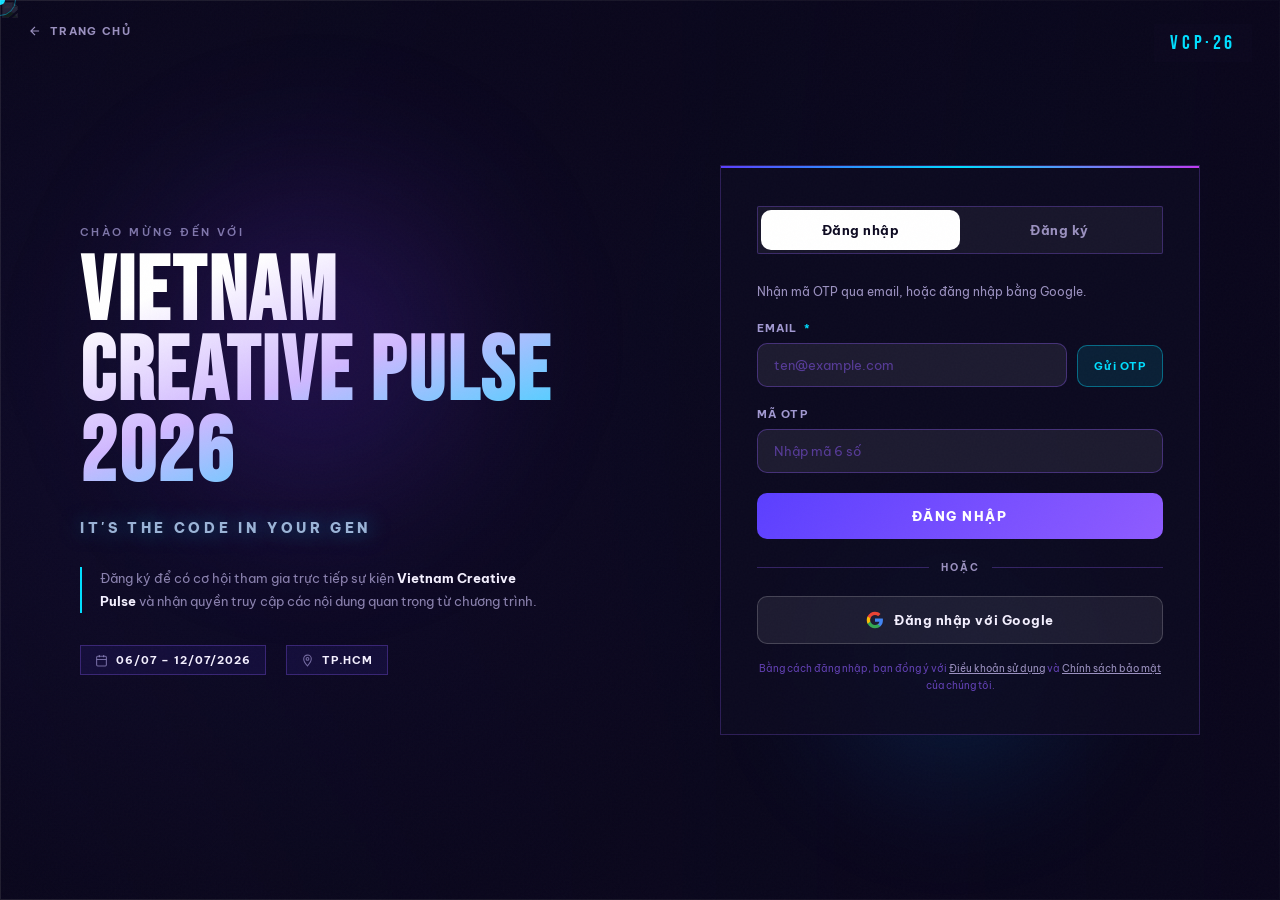
==== register.html @ dd8342b2 "feat: add register page" ====
<!DOCTYPE html>
<html lang="vi">

<head>
    <meta charset="UTF-8" />
    <meta name="viewport" content="width=device-width, initial-scale=1.0" />
    <title>Đăng Nhập — Vietnam Creative Pulse 2026</title>
    <link rel="preconnect" href="https://fonts.googleapis.com" />
    <link rel="preconnect" href="https://fonts.gstatic.com" crossorigin/>
    <link href="https://fonts.googleapis.com/css2?family=Be+Vietnam+Pro:ital,wght@0,300;0,400;0,500;0,600;0,700;0,800;0,900;1,400&family=Bebas+Neue&display=swap" rel="stylesheet" />
    <link rel="stylesheet" href="style.css" />
    <style>
        *,
        *::before,
        *::after {
            box-sizing: border-box;
            margin: 0;
            padding: 0
        }
        
         :root {
            --bg: #0e0b22;
            --navy: #0c0e22;
            --indigo: #5b3fff;
            --violet: #8f5cff;
            --cyan: #00deff;
            --magenta: #c03af2;
            --white: #f4f0ff;
            --muted: #9b91c0;
            --border: rgba(143, 92, 255, 0.3);
            --card-bg: rgba(14, 11, 34, 0.82);
        }
        
        html,
        body {
            height: 100%;
            font-family: 'Be Vietnam Pro', sans-serif;
            overflow: hidden
        }
        
        button {
            border-radius: 10px;
        }
        
        input {
            border-radius: 10px;
        }
        
        body {
            background: var(--bg);
            color: var(--white);
            cursor: none;
            position: relative;
        }
        /* ── CURSOR ── */
        
        #cur {
            position: fixed;
            width: 10px;
            height: 10px;
            background: var(--cyan);
            border-radius: 50%;
            pointer-events: none;
            z-index: 9999;
            transform: translate(-50%, -50%);
            mix-blend-mode: screen
        }
        
        #ring {
            position: fixed;
            width: 32px;
            height: 32px;
            border: 1px solid rgba(0, 222, 255, .4);
            border-radius: 50%;
            pointer-events: none;
            z-index: 9998;
            transform: translate(-50%, -50%)
        }
        /* ══════════════════════════
   FULL-BLEED BACKGROUND
══════════════════════════ */
        
        .bg-layer {
            position: fixed;
            inset: 0;
            z-index: 0;
            overflow: hidden;
        }
        /* Key visual image */
        
        .bg-img {
            position: absolute;
            inset: 0;
            width: 100%;
            height: 100%;
            object-fit: cover;
            object-position: center center;
            opacity: .55;
            filter: saturate(1.2) brightness(.7);
            animation: bgZoom 20s ease-in-out infinite alternate;
        }
        
        @keyframes bgZoom {
            from {
                transform: scale(1)
            }
            to {
                transform: scale(1.06)
            }
        }
        /* dark overlay — stronger on right to keep form readable */
        
        .bg-overlay {
            position: absolute;
            inset: 0;
            background: linear-gradient(to right, rgba(10, 7, 28, .65) 0%, rgba(10, 7, 28, .78) 50%, rgba(10, 7, 28, .93) 100%), radial-gradient(ellipse 70% 80% at 20% 50%, rgba(91, 63, 255, .18) 0%, transparent 65%), radial-gradient(ellipse 50% 60% at 80% 30%, rgba(0, 180, 255, .08) 0%, transparent 60%);
        }
        /* animated circuit-like glows matching key visual */
        
        .bg-glow1 {
            position: absolute;
            top: 10%;
            left: 5%;
            width: 500px;
            height: 500px;
            border-radius: 50%;
            background: radial-gradient(circle, rgba(100, 40, 200, .28) 0%, transparent 65%);
            filter: blur(60px);
            animation: glowPulse 6s ease-in-out infinite alternate;
        }
        
        .bg-glow2 {
            position: absolute;
            bottom: 5%;
            right: 10%;
            width: 400px;
            height: 400px;
            border-radius: 50%;
            background: radial-gradient(circle, rgba(0, 150, 255, .18) 0%, transparent 65%);
            filter: blur(50px);
            animation: glowPulse 8s ease-in-out infinite alternate-reverse;
        }
        
        @keyframes glowPulse {
            from {
                opacity: .5;
                transform: scale(1)
            }
            to {
                opacity: 1;
                transform: scale(1.15)
            }
        }
        /* ══════════════════════════
   LAYOUT — split screen
══════════════════════════ */
        
        .page {
            position: relative;
            z-index: 1;
            display: grid;
            grid-template-columns: 1fr 480px;
            min-height: 100vh;
            max-width: 1200px;
            margin: 0 auto;
            padding: 0 40px;
            gap: 40px;
            align-items: center;
        }
        /* ── LEFT: branding + slogan ── */
        
        .left {
            display: flex;
            flex-direction: column;
            gap: 24px;
            padding: 60px 0;
            opacity: 0;
            animation: fadeLeft .9s .3s forwards;
        }
        
        @keyframes fadeLeft {
            from {
                opacity: 0;
                transform: translateX(-28px)
            }
            to {
                opacity: 1;
                transform: translateX(0)
            }
        }
        
        .brand-tag {
            display: inline-flex;
            align-items: center;
            gap: 10px;
            font-size: 10px;
            font-weight: 700;
            letter-spacing: .28em;
            text-transform: uppercase;
            color: var(--cyan);
            border: 1px solid rgba(0, 222, 255, .35);
            padding: 8px 16px;
            width: fit-content;
            backdrop-filter: blur(6px);
            background: rgba(0, 222, 255, .06);
        }
        
        .left-eyebrow {
            font-size: 11px;
            font-weight: 600;
            letter-spacing: .22em;
            text-transform: uppercase;
            color: rgba(200, 190, 255, .6);
            margin-bottom: -10px;
        }
        
        .left-title {
            font-family: 'Bebas Neue', sans-serif;
            font-size: clamp(52px, 7vw, 96px);
            line-height: .9;
            letter-spacing: .03em;
            background: linear-gradient(160deg, #fff 15%, #d0b8ff 45%, #00deff 88%);
            -webkit-background-clip: text;
            -webkit-text-fill-color: transparent;
            background-clip: text;
        }
        
        .left-slogan {
            font-family: 'Be Vietnam Pro', sans-serif;
            font-size: clamp(11px, 1.1vw, 14px);
            font-weight: 800;
            letter-spacing: .26em;
            text-transform: uppercase;
            color: rgba(190, 220, 255, .8);
            text-shadow: 0 0 20px rgba(0, 222, 255, .5), 0 0 40px rgba(91, 63, 255, .3);
        }
        
        .left-desc {
            max-width: 460px;
            font-size: 13px;
            font-weight: 400;
            line-height: 1.8;
            color: rgba(180, 170, 220, .75);
            border-left: 2px solid var(--cyan);
            padding-left: 18px;
            margin-top: 6px;
        }
        
        .left-desc strong {
            color: var(--white);
            font-weight: 700
        }
        
        .left-meta {
            display: flex;
            align-items: center;
            gap: 20px;
            flex-wrap: wrap;
            margin-top: 8px;
        }
        
        .meta-chip {
            display: flex;
            align-items: center;
            gap: 8px;
            font-size: 11px;
            font-weight: 600;
            letter-spacing: .08em;
            color: rgba(200, 190, 255, .75);
            background: rgba(91, 63, 255, .1);
            border: 1px solid var(--border);
            padding: 7px 14px;
        }
        
        .meta-chip svg {
            width: 13px;
            height: 13px;
            opacity: .7;
            flex-shrink: 0
        }
        
        .meta-chip strong {
            color: var(--white)
        }
        /* ── RIGHT: form card ── */
        
        .card {
            background: var(--card-bg);
            border: 1px solid rgba(143, 92, 255, .25);
            backdrop-filter: blur(24px);
            padding: 40px 36px;
            position: relative;
            overflow: hidden;
            opacity: 0;
            animation: fadeRight .9s .5s forwards;
        }
        
        @keyframes fadeRight {
            from {
                opacity: 0;
                transform: translateX(28px)
            }
            to {
                opacity: 1;
                transform: translateX(0)
            }
        }
        /* top accent line */
        
        .card::before {
            content: '';
            position: absolute;
            top: 0;
            left: 0;
            right: 0;
            height: 2px;
            background: linear-gradient(90deg, var(--indigo), var(--cyan), var(--magenta));
        }
        
        .card-header {
            font-size: 11px;
            font-weight: 700;
            letter-spacing: .22em;
            text-transform: uppercase;
            color: var(--cyan);
            margin-bottom: 6px;
        }
        
        .card-sub {
            font-size: 12px;
            font-weight: 400;
            line-height: 1.7;
            color: rgba(180, 170, 220, .75);
            margin-bottom: 28px;
        }
        
        .card-sub strong {
            color: var(--white);
            font-weight: 700
        }
        /* tabs */
        
        .tabs {
            display: grid;
            grid-template-columns: 1fr 1fr;
            background: rgba(255, 255, 255, .05);
            border: 1px solid var(--border);
            border-radius: 2px;
            padding: 3px;
            margin-bottom: 28px;
        }
        
        .tab {
            font-family: 'Be Vietnam Pro', sans-serif;
            font-size: 13px;
            font-weight: 700;
            padding: 12px;
            text-align: center;
            border: none;
            background: transparent;
            color: var(--muted);
            cursor: none;
            border-radius: 10px;
            transition: background .2s, color .2s;
            letter-spacing: .04em;
        }
        
        .tab.active {
            background: #fff;
            color: #0e0b22;
        }
        
        .tab:not(.active):hover {
            color: var(--white)
        }
        /* form content — toggle between signin/signup */
        
        .form-panel {
            display: none
        }
        
        .form-panel.active {
            display: block
        }
        /* labels */
        
        .f-label {
            font-size: 11px;
            font-weight: 700;
            letter-spacing: .1em;
            text-transform: uppercase;
            color: rgba(200, 190, 255, .8);
            display: block;
            margin-bottom: 8px;
            margin-top: 20px;
        }
        
        .f-label:first-of-type {
            margin-top: 0
        }
        
        .f-required {
            color: var(--cyan);
            margin-left: 2px
        }
        /* inputs */
        
        .f-input {
            width: 100%;
            background: rgba(255, 255, 255, .07);
            border: 1px solid rgba(143, 92, 255, .35);
            padding: 13px 16px;
            font-family: 'Be Vietnam Pro', sans-serif;
            font-size: 13px;
            font-weight: 400;
            color: var(--white);
            outline: none;
            transition: border-color .2s, background .2s, box-shadow .2s;
            border-radius: 10px;
            -webkit-appearance: none;
        }
        
        .f-input::placeholder {
            color: rgba(143, 92, 255, .5)
        }
        
        .f-input:focus {
            border-color: var(--cyan);
            background: rgba(0, 222, 255, .05);
            box-shadow: 0 0 0 3px rgba(0, 222, 255, .12);
        }
        /* OTP row */
        
        .otp-row {
            display: grid;
            grid-template-columns: 1fr auto;
            gap: 10px;
            align-items: end
        }
        /* buttons */
        
        .btn-primary {
            width: 100%;
            margin-top: 20px;
            font-family: 'Be Vietnam Pro', sans-serif;
            font-size: 13px;
            font-weight: 800;
            letter-spacing: .12em;
            text-transform: uppercase;
            color: #fff;
            background: linear-gradient(135deg, var(--indigo), var(--violet));
            border: none;
            padding: 15px;
            cursor: none;
            border-radius: 10px;
            transition: box-shadow .25s, transform .15s, opacity .2s;
            position: relative;
            overflow: hidden;
        }
        
        .btn-primary::after {
            content: '';
            position: absolute;
            inset: 0;
            background: linear-gradient(135deg, rgba(255, 255, 255, .15), transparent);
            opacity: 0;
            transition: opacity .2s;
        }
        
        .btn-primary:hover::after {
            opacity: 1
        }
        
        .btn-primary:hover {
            box-shadow: 0 0 28px rgba(91, 63, 255, .55);
            transform: translateY(-1px)
        }
        
        .btn-primary:active {
            transform: translateY(0)
        }
        
        .btn-otp {
            font-family: 'Be Vietnam Pro', sans-serif;
            font-size: 11px;
            font-weight: 700;
            letter-spacing: .08em;
            color: var(--cyan);
            background: rgba(0, 222, 255, .1);
            border: 1px solid rgba(0, 222, 255, .4);
            padding: 13px 16px;
            cursor: none;
            border-radius: 10px;
            white-space: nowrap;
            transition: background .2s, box-shadow .2s;
        }
        
        .btn-otp:hover {
            background: rgba(0, 222, 255, .18);
            box-shadow: 0 0 16px rgba(0, 222, 255, .3)
        }
        /* divider */
        
        .divider {
            display: flex;
            align-items: center;
            gap: 12px;
            margin: 22px 0;
            font-size: 10px;
            font-weight: 700;
            letter-spacing: .2em;
            text-transform: uppercase;
            color: var(--muted);
        }
        
        .divider::before,
        .divider::after {
            content: '';
            flex: 1;
            height: 1px;
            background: var(--border)
        }
        /* google btn */
        
        .btn-google {
            width: 100%;
            font-family: 'Be Vietnam Pro', sans-serif;
            font-size: 13px;
            font-weight: 700;
            letter-spacing: .04em;
            color: var(--white);
            background: rgba(255, 255, 255, .07);
            border: 1px solid rgba(255, 255, 255, .18);
            padding: 14px;
            cursor: none;
            border-radius: 10px;
            display: flex;
            align-items: center;
            justify-content: center;
            gap: 10px;
            transition: background .2s, border-color .2s, box-shadow .2s;
        }
        
        .btn-google:hover {
            background: rgba(255, 255, 255, .12);
            border-color: rgba(255, 255, 255, .3);
            box-shadow: 0 0 18px rgba(255, 255, 255, .08);
        }
        
        .btn-google svg {
            width: 18px;
            height: 18px;
            flex-shrink: 0
        }
        /* hint text */
        
        .hint {
            font-size: 11px;
            font-weight: 400;
            color: var(--muted);
            text-align: center;
            margin-top: 10px;
            line-height: 1.6;
        }
        
        .hint a {
            color: var(--cyan);
            text-decoration: none;
            font-weight: 600
        }
        
        .hint a:hover {
            text-decoration: underline
        }
        /* terms */
        
        .terms {
            font-size: 10px;
            font-weight: 400;
            color: rgba(143, 92, 255, .65);
            text-align: center;
            margin-top: 16px;
            line-height: 1.7;
        }
        
        .terms a {
            color: var(--muted);
            text-decoration: underline;
            cursor: none
        }
        /* top-right brand pill */
        
        .top-right {
            position: fixed;
            top: 24px;
            right: 28px;
            z-index: 10;
            font-family: 'Bebas Neue', sans-serif;
            font-size: 13px;
            letter-spacing: .2em;
            color: rgba(200, 190, 255, .7);
            padding: 7px 16px;
            backdrop-filter: blur(8px);
            background: rgba(14, 11, 34, .5);
        }
        /* back link */
        
        .back-link {
            position: fixed;
            top: 24px;
            left: 28px;
            z-index: 10;
            display: flex;
            align-items: center;
            gap: 8px;
            font-size: 11px;
            font-weight: 700;
            letter-spacing: .12em;
            text-transform: uppercase;
            color: var(--muted);
            text-decoration: none;
            cursor: none;
            transition: color .2s;
        }
        
        .back-link:hover {
            color: var(--cyan)
        }
        
        .back-link svg {
            width: 14px;
            height: 14px
        }
        /* noise */
        
        body::after {
            content: '';
            position: fixed;
            inset: 0;
            background-image: url("data:image/svg+xml,%3Csvg viewBox='0 0 512 512' xmlns='http://www.w3.org/2000/svg'%3E%3Cfilter id='n'%3E%3CfeTurbulence type='fractalNoise' baseFrequency='0.9' numOctaves='4' stitchTiles='stitch'/%3E%3C/filter%3E%3Crect width='100%25' height='100%25' filter='url(%23n)'/%3E%3C/svg%3E");
            opacity: .02;
            pointer-events: none;
            z-index: 500;
        }
        /* success state */
        
        .success-msg {
            display: none;
            text-align: center;
            padding: 20px 0;
        }
        
        .success-msg .check {
            width: 52px;
            height: 52px;
            border-radius: 50%;
            background: linear-gradient(135deg, var(--indigo), var(--cyan));
            display: flex;
            align-items: center;
            justify-content: center;
            margin: 0 auto 16px;
            animation: popIn .4s cubic-bezier(.34, 1.56, .64, 1);
        }
        
        @keyframes popIn {
            from {
                transform: scale(0)
            }
            to {
                transform: scale(1)
            }
        }
        
        .success-msg p {
            font-size: 13px;
            color: var(--muted);
            line-height: 1.7
        }
        
        .success-msg strong {
            color: var(--white);
            font-weight: 700;
            display: block;
            font-size: 15px;
            margin-bottom: 6px
        }
        
        @media(max-width:860px) {
            .page {
                grid-template-columns: 1fr;
                padding: 20px;
                align-items: flex-start;
                overflow-y: auto;
                min-height: auto
            }
            .left {
                padding: 80px 0 0
            }
            html,
            body {
                overflow: auto
            }
            .left-title {
                font-size: 52px
            }
        }
    </style>
</head>

<body>

    <div id="cur"></div>
    <div id="ring"></div>

    <!-- Background -->
    <div class="bg-layer">
        <img class="bg-img" src="key-visual.png" alt="" />
        <div class="bg-overlay"></div>
        <div class="bg-glow1"></div>
        <div class="bg-glow2"></div>
    </div>

    <!-- Top chrome -->
    <a class="back-link" href="index.html">
        <svg viewBox="0 0 24 24" fill="none" stroke="currentColor" stroke-width="2"><path d="M19 12H5M12 5l-7 7 7 7"/></svg> Trang Chủ
    </a>
    <div class="top-right"><a class="logo" href="#">VCP·26</a></div>

    <!-- Main layout -->
    <div class="page">

        <!-- LEFT — branding -->
        <div class="left">

            <p class="left-eyebrow">Chào mừng đến với</p>
            <h1 class="left-title">VIETNAM<br/>CREATIVE PULSE 2026</h1>
            <p class="left-slogan">IT'S THE CODE IN YOUR GEN</p>

            <p class="left-desc">
                Đăng ký để có cơ hội tham gia trực tiếp sự kiện
                <strong>Vietnam Creative Pulse</strong> và nhận quyền truy cập các nội dung quan trọng từ chương trình.
            </p>

            <div class="left-meta">
                <div class="meta-chip">
                    <svg viewBox="0 0 24 24" fill="none" stroke="currentColor" stroke-width="2"><rect x="3" y="4" width="18" height="18" rx="2"/><path d="M16 2v4M8 2v4M3 10h18"/></svg>
                    <span><strong>06/07 – 12/07/2026</strong></span>
                </div>
                <div class="meta-chip">
                    <svg viewBox="0 0 24 24" fill="none" stroke="currentColor" stroke-width="2"><path d="M12 2C8.1 2 5 5.1 5 9c0 5.3 7 13 7 13s7-7.7 7-13c0-3.9-3.1-7-7-7z"/><circle cx="12" cy="9" r="2.5"/></svg>
                    <span><strong>TP.HCM</strong></span>
                </div>
            </div>
        </div>

        <!-- RIGHT — form card -->
        <div class="card">

            <!-- Tabs -->
            <div class="tabs">
                <button class="tab active" id="tab-signin" onclick="switchTab('signin')">Đăng nhập</button>
                <button class="tab" id="tab-signup" onclick="switchTab('signup')">Đăng ký</button>
            </div>

            <!-- SIGN IN panel -->
            <div class="form-panel active" id="panel-signin">
                <p style="font-size:12px;color:var(--muted);margin-bottom:20px;line-height:1.6">
                    Nhận mã OTP qua email, hoặc đăng nhập bằng Google.
                </p>

                <label class="f-label" for="si-email">Email <span class="f-required">*</span></label>
                <div class="otp-row">
                    <input class="f-input" id="si-email" type="email" placeholder="ten@example.com" autocomplete="email" />
                    <button class="btn-otp" onclick="sendOTP()">Gửi OTP</button>
                </div>

                <label class="f-label" for="si-otp">Mã OTP</label>
                <input class="f-input" id="si-otp" type="text" placeholder="Nhập mã 6 số" maxlength="6" inputmode="numeric" />

                <div id="si-hint" class="hint" style="margin-top:10px;display:none">
                    Không nhận được mã? Kiểm tra thư mục spam hoặc thư rác.
                </div>

                <button class="btn-primary" onclick="doSignIn()">Đăng Nhập</button>

                <div class="divider">hoặc</div>

                <button class="btn-google" onclick="googleSignIn()">
        <!-- Google G icon -->
        <svg viewBox="0 0 24 24" xmlns="http://www.w3.org/2000/svg">
          <path d="M22.56 12.25c0-.78-.07-1.53-.2-2.25H12v4.26h5.92c-.26 1.37-1.04 2.53-2.21 3.31v2.77h3.57c2.08-1.92 3.28-4.74 3.28-8.09z" fill="#4285F4"/>
          <path d="M12 23c2.97 0 5.46-.98 7.28-2.66l-3.57-2.77c-.98.66-2.23 1.06-3.71 1.06-2.86 0-5.29-1.93-6.16-4.53H2.18v2.84C3.99 20.53 7.7 23 12 23z" fill="#34A853"/>
          <path d="M5.84 14.09c-.22-.66-.35-1.36-.35-2.09s.13-1.43.35-2.09V7.07H2.18C1.43 8.55 1 10.22 1 12s.43 3.45 1.18 4.93l3.66-2.84z" fill="#FBBC05"/>
          <path d="M12 5.38c1.62 0 3.06.56 4.21 1.64l3.15-3.15C17.45 2.09 14.97 1 12 1 7.7 1 3.99 3.47 2.18 7.07l3.66 2.84c.87-2.6 3.3-4.53 6.16-4.53z" fill="#EA4335"/>
        </svg>
        Đăng nhập với Google
      </button>

                <p class="terms">
                    Bằng cách đăng nhập, bạn đồng ý với
                    <a href="#">Điều khoản sử dụng</a> và
                    <a href="#">Chính sách bảo mật</a> của chúng tôi.
                </p>
            </div>

            <!-- SIGN UP panel -->
            <div class="form-panel" id="panel-signup">
                <p style="font-size:12px;color:var(--muted);margin-bottom:20px;line-height:1.6">
                    Tạo tài khoản để tham gia Vietnam Creative Pulse 2026.
                </p>

                <label class="f-label" for="su-name">Họ và tên <span class="f-required">*</span></label>
                <input class="f-input" id="su-name" type="text" placeholder="Nguyễn Văn A" autocomplete="name" />

                <label class="f-label" for="su-email">Email <span class="f-required">*</span></label>
                <input class="f-input" id="su-email" type="email" placeholder="ten@example.com" autocomplete="email" />

                <label class="f-label" for="su-phone">Số điện thoại</label>
                <input class="f-input" id="su-phone" type="tel" placeholder="0901 234 567" autocomplete="tel" />

                <button class="btn-primary" onclick="doSignUp()" style="margin-top:24px">Tạo Tài Khoản</button>

                <div class="divider">hoặc</div>

                <button class="btn-google" onclick="googleSignIn()">
        <svg viewBox="0 0 24 24" xmlns="http://www.w3.org/2000/svg">
          <path d="M22.56 12.25c0-.78-.07-1.53-.2-2.25H12v4.26h5.92c-.26 1.37-1.04 2.53-2.21 3.31v2.77h3.57c2.08-1.92 3.28-4.74 3.28-8.09z" fill="#4285F4"/>
          <path d="M12 23c2.97 0 5.46-.98 7.28-2.66l-3.57-2.77c-.98.66-2.23 1.06-3.71 1.06-2.86 0-5.29-1.93-6.16-4.53H2.18v2.84C3.99 20.53 7.7 23 12 23z" fill="#34A853"/>
          <path d="M5.84 14.09c-.22-.66-.35-1.36-.35-2.09s.13-1.43.35-2.09V7.07H2.18C1.43 8.55 1 10.22 1 12s.43 3.45 1.18 4.93l3.66-2.84z" fill="#FBBC05"/>
          <path d="M12 5.38c1.62 0 3.06.56 4.21 1.64l3.15-3.15C17.45 2.09 14.97 1 12 1 7.7 1 3.99 3.47 2.18 7.07l3.66 2.84c.87-2.6 3.3-4.53 6.16-4.53z" fill="#EA4335"/>
        </svg>
        Đăng ký với Google
      </button>

                <p class="hint" style="margin-top:16px">
                    Đã có tài khoản? <a href="#" onclick="switchTab('signin');return false">Đăng nhập ngay</a>
                </p>

                <p class="terms">
                    Bằng cách đăng ký, bạn đồng ý với
                    <a href="#">Điều khoản sử dụng</a> và
                    <a href="#">Chính sách bảo mật</a>.
                </p>
            </div>

        </div>
        <!-- /card -->
    </div>
    <!-- /page -->

    <script>
        /* ── CURSOR ── */
        const cur = document.getElementById('cur'),
            ring = document.getElementById('ring');
        let mx = 0,
            my = 0,
            rx = 0,
            ry = 0;
        document.addEventListener('mousemove', e => {
            mx = e.clientX;
            my = e.clientY
        });
        (function a() {
            cur.style.left = mx + 'px';
            cur.style.top = my + 'px';
            rx += (mx - rx) * .1;
            ry += (my - ry) * .1;
            ring.style.left = rx + 'px';
            ring.style.top = ry + 'px';
            requestAnimationFrame(a);
        })();

        /* ── TABS ── */
        function switchTab(tab) {
            document.querySelectorAll('.tab').forEach(t => t.classList.remove('active'));
            document.querySelectorAll('.form-panel').forEach(p => p.classList.remove('active'));
            document.getElementById('tab-' + tab).classList.add('active');
            document.getElementById('panel-' + tab).classList.add('active');
        }

        /* ── SEND OTP ── */
        let otpSent = false;

        function sendOTP() {
            const email = document.getElementById('si-email').value.trim();
            if (!email || !email.includes('@')) {
                shake(document.getElementById('si-email'));
                return;
            }
            otpSent = true;
            const btn = document.querySelector('.btn-otp');
            btn.textContent = 'Đã gửi ✓';
            btn.style.color = '#00deff';
            btn.style.borderColor = '#00deff';
            document.getElementById('si-hint').style.display = 'block';
            // countdown
            let sec = 60;
            const iv = setInterval(() => {
                sec--;
                btn.textContent = `Gửi lại (${sec}s)`;
                if (sec <= 0) {
                    clearInterval(iv);
                    btn.textContent = 'Gửi lại OTP';
                    btn.style.color = '';
                    btn.style.borderColor = ''
                }
            }, 1000);
        }

        /* ── SIGN IN ── */
        function doSignIn() {
            const email = document.getElementById('si-email').value.trim();
            const otp = document.getElementById('si-otp').value.trim();
            if (!email || !email.includes('@')) {
                shake(document.getElementById('si-email'));
                return
            }
            if (!otp) {
                shake(document.getElementById('si-otp'));
                return
            }
            showSuccess('panel-signin', 'Đăng nhập thành công!', 'Đang chuyển đến trang sự kiện…');
        }

        /* ── SIGN UP ── */
        function doSignUp() {
            const name = document.getElementById('su-name').value.trim();
            const email = document.getElementById('su-email').value.trim();
            if (!name) {
                shake(document.getElementById('su-name'));
                return
            }
            if (!email || !email.includes('@')) {
                shake(document.getElementById('su-email'));
                return
            }
            showSuccess('panel-signup', 'Tạo tài khoản thành công!', 'Kiểm tra email để xác nhận đăng ký của bạn.');
        }

        /* ── GOOGLE ── */
        function googleSignIn() {
            const btn = event.currentTarget;
            btn.textContent = 'Đang kết nối…';
            btn.style.opacity = '.7';
            setTimeout(() => {
                btn.innerHTML = btn.innerHTML || '';
                btn.style.opacity = '1'
            }, 2000);
        }

        /* ── HELPERS ── */
        function shake(el) {
            el.style.animation = 'none';
            el.offsetHeight; // reflow
            el.style.animation = 'shake .35s ease';
            el.focus();
        }

        function showSuccess(panelId, title, msg) {
            const panel = document.getElementById(panelId);
            panel.innerHTML = `
    <div class="success-msg" style="display:block">
      <div class="check">
        <svg width="24" height="24" viewBox="0 0 24 24" fill="none" stroke="#fff" stroke-width="2.5"><polyline points="20 6 9 17 4 12"/></svg>
      </div>
      <strong>${title}</strong>
      <p>${msg}</p>
    </div>`;
        }
    </script>

    <style>
        @keyframes shake {
            0%,
            100% {
                transform: translateX(0)
            }
            20% {
                transform: translateX(-8px)
            }
            40% {
                transform: translateX(8px)
            }
            60% {
                transform: translateX(-5px)
            }
            80% {
                transform: translateX(5px)
            }
        }
    </style>
</body>

</html>
---- style.css ----
*,
        *::before,
        *::after {
            box-sizing: border-box;
            margin: 0;
            padding: 0
        }
        
         :root {
            --bg: #120d2a;
            --navy: #0c0e22;
            --indigo: #5b3fff;
            --violet: #8f5cff;
            --cyan: #00deff;
            --magenta: #c03af2;
            --white: #f4f0ff;
            --muted: #9b91c0;
            --border: rgba(143, 92, 255, 0.28);
            --max: 960px;
        }
        
        html {
            scroll-behavior: smooth
        }
        
        body {
            background: var(--bg);
            color: var(--white);
            font-family: 'Nunito', sans-serif;
            overflow-x: hidden;
            cursor: none;
        }
        /* ── CURSOR ── */
        
        #cur {
            position: fixed;
            width: 10px;
            height: 10px;
            background: var(--cyan);
            border-radius: 50%;
            pointer-events: none;
            z-index: 9999;
            transform: translate(-50%, -50%);
            mix-blend-mode: screen
        }
        
        #ring {
            position: fixed;
            width: 34px;
            height: 34px;
            border: 1px solid rgba(0, 222, 255, .4);
            border-radius: 50%;
            pointer-events: none;
            z-index: 9998;
            transform: translate(-50%, -50%)
        }
        /* ── NAV ── */
        
        nav {
            position: fixed;
            top: 0;
            left: 0;
            right: 0;
            z-index: 200;
            padding: 0 40px;
            background: linear-gradient(to bottom, rgba(12, 10, 30, .97) 60%, transparent);
            backdrop-filter: blur(12px);
        }
        
        .inner-nav {
            max-width: var(--max);
            margin: 0 auto;
            width: 100%;
            display: flex;
            align-items: center;
            justify-content: space-between;
            padding: 18px 0;
        }
        
        .logo {
            font-family: 'Bebas Neue', sans-serif;
            font-size: 20px;
            letter-spacing: .18em;
            color: var(--cyan);
            text-decoration: none
        }
        
        .nav-links {
            display: flex;
            gap: 30px;
            list-style: none
        }
        
        .nav-links a {
            font-size: 11px;
            letter-spacing: .16em;
            text-transform: uppercase;
            color: var(--muted);
            text-decoration: none;
            font-weight: 600;
            transition: color .2s
        }
        
        .nav-links a:hover {
            color: var(--cyan)
        }
        
        .btn-register {
            font-family: 'Nunito', sans-serif;
            font-weight: 800;
            font-size: 11px;
            letter-spacing: .14em;
            text-transform: uppercase;
            color: var(--bg);
            background: var(--cyan);
            border: none;
            padding: 10px 22px;
            cursor: none;
            border-radius: 10px;
            transition: box-shadow .25s, transform .2s;
        }
        
        .btn-register:hover {
            box-shadow: 0 0 24px rgba(0, 222, 255, .55);
            transform: translateY(-1px)
        }
        /* ── FAB ── */
        
        .fab {
            position: fixed;
            bottom: 28px;
            right: 28px;
            z-index: 300;
            width: 68px;
            height: 68px;
            border-radius: 10px;
            background: linear-gradient(135deg, var(--cyan), var(--indigo));
            border: none;
            cursor: none;
            display: flex;
            flex-direction: column;
            align-items: center;
            justify-content: center;
            gap: 3px;
            font-family: 'Nunito', sans-serif;
            font-size: 8px;
            font-weight: 800;
            letter-spacing: .1em;
            color: #fff;
            box-shadow: 0 0 28px rgba(0, 222, 255, .4);
            transition: transform .2s, box-shadow .2s;
        }
        
        .fab:hover {
            transform: scale(1.08);
            box-shadow: 0 0 44px rgba(0, 222, 255, .6)
        }
        
        .fab svg {
            width: 16px;
            height: 16px
        }
        
        .character-jump {
            position: fixed;
            left: 22px;
            bottom: 16px;
            z-index: 295;
            width: min(210px, 28vw);
            aspect-ratio: 3 / 4;
            pointer-events: none;
            filter: drop-shadow(0 10px 24px rgba(0, 0, 0, .45));
        }
        
        .character-jump::after {
            content: '';
            position: absolute;
            left: 50%;
            bottom: 4px;
            width: 55%;
            height: 14px;
            border-radius: 50%;
            transform: translateX(-50%);
            background: radial-gradient(ellipse at center, rgba(0, 0, 0, .35) 0%, rgba(0, 0, 0, 0) 72%);
            opacity: .55;
        }
        
        .character-jump-img {
            width: 100%;
            height: 100%;
            display: block;
            object-fit: contain;
            object-position: center bottom;
        }
        /* ══════════════════════════════
   HERO — full-bleed key visual
══════════════════════════════ */
        
        .hero {
            position: relative;
            min-height: 100vh;
            display: flex;
            flex-direction: column;
            align-items: center;
            justify-content: flex-end;
            overflow: hidden;
            text-align: center;
            padding-bottom: 80px;
        }
        /* Key visual image — fills the entire hero */
        
        .hero-img {
            position: absolute;
            inset: 0;
            z-index: 0;
            width: 100%;
            height: 100%;
            object-fit: cover;
            object-position: center top;
            /* gentle fade-in */
            animation: imgFade 1.2s ease forwards;
        }
        
        @keyframes imgFade {
            from {
                opacity: 0;
                transform: scale(1.04)
            }
            to {
                opacity: 1;
                transform: scale(1)
            }
        }
        /* Dark gradient overlay so text is legible at bottom */
        
        .hero-overlay {
            position: absolute;
            inset: 0;
            z-index: 1;
            pointer-events: none;
            background: /* deep vignette top corners */
            radial-gradient(ellipse 80% 40% at 50% 0%, rgba(12, 10, 30, .55) 0%, transparent 70%), /* strong bottom fade for text readability */
            linear-gradient(to top, rgba(12, 10, 30, .97) 0%, rgba(12, 10, 30, .7) 25%, rgba(12, 10, 30, .15) 55%, transparent 75%);
        }
        /* Three.js canvas — layered ON TOP of image, underneath text */
        
        #dna-wrap {
            position: absolute;
            inset: 0;
            z-index: 2;
            pointer-events: none;
            animation: dnaFade 7s ease-in-out infinite;
        }
        
        #dna-canvas {
            width: 100%;
            height: 100%
        }
        
        @keyframes dnaFade {
            0% {
                opacity: 0
            }
            20% {
                opacity: .6
            }
            50% {
                opacity: .85
            }
            80% {
                opacity: .6
            }
            100% {
                opacity: 0
            }
        }
        /* Atmospheric purple/cyan glow matching key visual palette */
        
        .hero-atm {
            position: absolute;
            bottom: 20%;
            left: 50%;
            transform: translateX(-50%);
            width: 700px;
            height: 400px;
            z-index: 2;
            pointer-events: none;
            background: radial-gradient(ellipse at center, rgba(100, 40, 180, .35) 0%, rgba(0, 180, 255, .08) 55%, transparent 75%);
            filter: blur(52px);
            animation: atmPulse 5s ease-in-out infinite alternate;
        }
        
        @keyframes atmPulse {
            from {
                opacity: .5;
                transform: translateX(-50%) scale(1)
            }
            to {
                opacity: .9;
                transform: translateX(-50%) scale(1.08)
            }
        }
        /* Hero text block at the bottom */
        
        .hero-text {
            position: relative;
            z-index: 4;
            display: flex;
            flex-direction: column;
            align-items: center;
            gap: 58px;
            max-width: var(--max);
            opacity: 0;
            animation: fadeUp .9s 1s forwards;
        }
        
        .hero-eyebrow {
            font-size: 11px;
            letter-spacing: .3em;
            text-transform: uppercase;
            color: var(--cyan);
            font-weight: 700;
            margin-bottom: 2px;
        }
        
        .hero-title {
            font-family: 'Bebas Neue', sans-serif;
            font-size: clamp(64px, 10vw, 128px);
            line-height: .88;
            letter-spacing: .03em;
            background: linear-gradient(170deg, #fff 15%, #d0b8ff 45%, #00deff 88%);
            -webkit-background-clip: text;
            -webkit-text-fill-color: transparent;
            background-clip: text;
            text-shadow: none;
        }
        
        .hero-slogan {
            font-family: 'Nunito', sans-serif;
            font-size: clamp(11px, 1.2vw, 15px);
            font-weight: 900;
            letter-spacing: .28em;
            text-transform: uppercase;
            color: rgba(200, 230, 255, .85);
            /* subtle glow instead of stroke — easier to read on image */
            text-shadow: 0 0 20px rgba(0, 222, 255, .6), 0 0 40px rgba(91, 63, 255, .4);
            margin-top: 2px;
        }
        
        .hero-meta {
            display: flex;
            align-items: center;
            gap: 16px;
            margin-top: 14px;
            flex-wrap: wrap;
            justify-content: center;
        }
        
        .hero-meta span {
            font-size: 13px;
            color: rgba(200, 190, 240, .8);
            letter-spacing: .08em;
            font-weight: 600
        }
        
        .hero-meta strong {
            color: #fff;
            font-weight: 900
        }
        
        .meta-div {
            width: 1px;
            height: 16px;
            background: rgba(143, 92, 255, .5)
        }
        
        button {
            border-radius: 10px;
        }
        
        input {
            border-radius: 10px;
        }
        
        .hero-cta {
            margin-top: 24px;
            display: flex;
            gap: 12px;
            flex-wrap: wrap;
            justify-content: center
        }
        /* Only one button — Khám Phá */
        
        .btn-explore {
            font-family: 'Nunito', sans-serif;
            font-weight: 800;
            font-size: 12px;
            letter-spacing: .18em;
            text-transform: uppercase;
            color: var(--white);
            background: transparent;
            border: 1.5px solid rgba(0, 222, 255, .7);
            padding: 15px 40px;
            cursor: none;
            border-radius: 10px;
            transition: background .25s, border-color .25s, box-shadow .25s, transform .2s;
            backdrop-filter: blur(4px);
        }
        
        .btn-explore:hover {
            background: rgba(0, 222, 255, .12);
            border-color: var(--cyan);
            box-shadow: 0 0 32px rgba(0, 222, 255, .4);
            transform: translateY(-2px);
        }
        /* scroll hint */
        
        .scroll-hint {
            position: absolute;
            bottom: 20px;
            left: 50%;
            transform: translateX(-50%);
            z-index: 4;
            display: flex;
            flex-direction: column;
            align-items: center;
            gap: 8px;
            opacity: 0;
            animation: fadeIn 1s 2.2s forwards;
        }
        
        .scroll-hint span {
            font-size: 9px;
            letter-spacing: .22em;
            text-transform: uppercase;
            color: rgba(180, 170, 220, .6);
            font-weight: 700
        }
        
        .scroll-line {
            width: 1px;
            height: 32px;
            background: linear-gradient(to bottom, var(--violet), transparent);
            animation: scrollDrop 1.6s ease-in-out infinite
        }
        
        @keyframes scrollDrop {
            0% {
                transform: scaleY(0);
                transform-origin: top
            }
            50% {
                transform: scaleY(1);
                transform-origin: top
            }
            51% {
                transform: scaleY(1);
                transform-origin: bottom
            }
            100% {
                transform: scaleY(0);
                transform-origin: bottom
            }
        }
        /* ── TICKER ── */
        
        .ticker {
            border-top: 1px solid var(--border);
            border-bottom: 1px solid var(--border);
            padding: 18px 0;
            overflow: hidden;
            background: rgba(91, 63, 255, .05);
        }
        
        .ticker-inner {
            display: flex;
            width: max-content;
            animation: tickMove 26s linear infinite
        }
        
        .t-item {
            display: flex;
            align-items: center;
            gap: 12px;
            padding: 0 40px;
            font-size: 10px;
            letter-spacing: .16em;
            text-transform: uppercase;
            color: var(--muted);
            white-space: nowrap;
            border-right: 1px solid var(--border);
            font-weight: 700;
        }
        
        .t-dot {
            width: 5px;
            height: 5px;
            border-radius: 50%;
            background: var(--cyan);
            box-shadow: 0 0 8px var(--cyan);
            flex-shrink: 0
        }
        
        @keyframes tickMove {
            from {
                transform: translateX(0)
            }
            to {
                transform: translateX(-50%)
            }
        }
        /* ── PAGE WRAPPER ── */
        
        .page {
            max-width: var(--max);
            margin: 0 auto;
            padding-left: 24px;
            padding-right: 24px
        }
        /* ── BENTO ── */
        
        .bento {
            display: grid;
            grid-template-columns: repeat(3, 1fr);
            gap: 3px;
            padding: 3px;
            background: rgba(0, 0, 0, .3)
        }
        
        .tile {
            padding: 32px 28px;
            display: flex;
            flex-direction: column;
            gap: 12px
        }
        
        .tile.green {
            background: #0d5040
        }
        
        .tile.purple {
            background: #2e1a52
        }
        
        .tile.red {
            background: #8a0e1e;
            align-items: center;
            justify-content: center;
            text-align: center;
            gap: 10px
        }
        
        .tile h2 {
            font-family: 'Bebas Neue', sans-serif;
            font-size: 26px;
            letter-spacing: .06em
        }
        
        .tile-line {
            width: 52px;
            height: 1px;
            background: rgba(255, 255, 255, .28)
        }
        
        .tile-loc {
            font-weight: 800;
            font-size: 11px;
            letter-spacing: .1em;
            text-transform: uppercase
        }
        
        .tile-addr {
            font-size: 11px;
            color: rgba(255, 255, 255, .58);
            line-height: 1.7;
            margin-top: 2px;
            font-weight: 400
        }
        
        .cd-label {
            font-size: 10px;
            letter-spacing: .28em;
            text-transform: uppercase;
            color: rgba(255, 255, 255, .62);
            font-weight: 700
        }
        
        .cd-row {
            display: flex;
            align-items: baseline;
            gap: 5px;
            flex-wrap: wrap;
            justify-content: center
        }
        
        .cd-num {
            font-family: 'Bebas Neue', sans-serif;
            font-size: clamp(34px, 4.5vw, 60px);
            color: #fff;
            line-height: 1
        }
        
        .cd-unit {
            font-size: 10px;
            color: rgba(255, 255, 255, .5);
            letter-spacing: .1em;
            font-weight: 700
        }
        
        .cd-sep {
            font-family: 'Bebas Neue', sans-serif;
            font-size: 38px;
            color: rgba(255, 255, 255, .3)
        }
        
        .cd-tag {
            font-size: 11px;
            letter-spacing: .14em;
            text-transform: uppercase;
            font-weight: 800;
            color: rgba(255, 255, 255, .78)
        }
        
        .photo-tile {
            overflow: hidden;
            aspect-ratio: 4/3;
            position: relative;
            background: rgba(91, 63, 255, .1)
        }
        
        .photo-ph {
            width: 100%;
            height: 100%;
            min-height: 190px;
            display: flex;
            flex-direction: column;
            align-items: center;
            justify-content: center;
            gap: 10px;
            font-size: 10px;
            letter-spacing: .16em;
            text-transform: uppercase;
            color: var(--muted);
            font-weight: 700
        }
        
        .pillar {
            display: flex;
            flex-direction: column;
            align-items: center;
            justify-content: center;
            gap: 11px;
            padding: 36px 14px;
            font-size: 14px;
            font-weight: 800;
            letter-spacing: .06em;
            min-height: 160px;
            cursor: none;
            transition: filter .3s
        }
        
        .pillar:hover {
            filter: brightness(1.2)
        }
        
        .pillar.b1 {
            background: #1e1458
        }
        
        .pillar.b2 {
            background: #3d3200
        }
        
        .pillar.b3 {
            background: #062838
        }
        
        .p-icon {
            font-size: 30px;
            opacity: .8
        }
        /* ── SECTIONS ── */
        
        .s-label {
            font-size: 10px;
            letter-spacing: .3em;
            text-transform: uppercase;
            color: var(--cyan);
            margin-bottom: 14px;
            display: flex;
            align-items: center;
            gap: 11px;
            font-weight: 800
        }
        
        .s-label::before {
            content: '';
            width: 24px;
            height: 1px;
            background: var(--cyan)
        }
        
        .s-title {
            font-family: 'Nunito', sans-serif;
            font-size: clamp(28px, 4vw, 45px);
            font-weight: 900;
            line-height: 1.06;
            margin-bottom: 16px
        }
        
        .s-title em {
            font-style: normal;
            -webkit-text-stroke: 1px rgba(143, 92, 255, .7);
            color: transparent
        }
        /* about */
        
        .about-section {
            padding: 80px 0
        }
        
        .about-grid {
            display: grid;
            grid-template-columns: 1fr 1fr;
            gap: 60px;
            align-items: center
        }
        
        .about-text p {
            color: var(--muted);
            font-size: 14px;
            line-height: 1.85;
            margin-bottom: 14px;
            font-weight: 400
        }
        
        .stat-grid {
            display: grid;
            grid-template-columns: 1fr 1fr;
            gap: 2px
        }
        
        .stat {
            background: rgba(91, 63, 255, .1);
            border: 1px solid var(--border);
            padding: 24px 20px;
            position: relative;
            overflow: hidden;
            transition: background .3s
        }
        
        .stat::before {
            content: '';
            position: absolute;
            top: 0;
            left: 0;
            right: 0;
            height: 2px;
            background: linear-gradient(90deg, var(--indigo), var(--cyan));
            transform: scaleX(0);
            transform-origin: left;
            transition: transform .4s
        }
        
        .stat:hover::before {
            transform: scaleX(1)
        }
        
        .stat:hover {
            background: rgba(91, 63, 255, .18)
        }
        
        .stat-n {
            font-family: 'Bebas Neue', sans-serif;
            font-size: 48px;
            line-height: 1;
            margin-bottom: 3px;
            background: linear-gradient(135deg, #fff, var(--cyan));
            -webkit-background-clip: text;
            -webkit-text-fill-color: transparent;
            background-clip: text
        }
        
        .stat-l {
            font-size: 10px;
            letter-spacing: .16em;
            text-transform: uppercase;
            color: var(--muted);
            font-weight: 700
        }
        /* topics */
        
        .topics-section {
            padding: 0 0 80px
        }
        
        .topics-grid {
            display: grid;
            grid-template-columns: repeat(4, 1fr);
            gap: 2px;
            margin-top: 40px
        }
        
        .topic {
            background: rgba(15, 10, 30, .9);
            border: 1px solid var(--border);
            padding: 30px 20px;
            position: relative;
            overflow: hidden;
            cursor: none;
            transition: border-color .3s
        }
        
        .topic:hover {
            border-color: var(--violet)
        }
        
        .topic::after {
            content: '';
            position: absolute;
            inset: 0;
            background: linear-gradient(135deg, rgba(91, 63, 255, .1), transparent);
            opacity: 0;
            transition: opacity .3s
        }
        
        .topic:hover::after {
            opacity: 1
        }
        
        .t-num {
            font-family: 'Bebas Neue', sans-serif;
            font-size: 48px;
            line-height: 1;
            -webkit-text-stroke: 1px rgba(143, 92, 255, .3);
            color: transparent;
            margin-bottom: 12px
        }
        
        .t-ttl {
            font-family: 'Nunito', sans-serif;
            font-size: 14px;
            font-weight: 800;
            margin-bottom: 8px
        }
        
        .t-desc {
            font-size: 11px;
            line-height: 1.8;
            color: var(--muted);
            font-weight: 400
        }
        
        .t-ico {
            position: absolute;
            bottom: 16px;
            right: 16px;
            font-size: 20px;
            opacity: .3
        }
        /* steps */
        
        .steps-section {
            padding: 0 0 80px
        }
        
        .steps-row {
            display: flex;
            gap: 0;
            margin-top: 40px;
            position: relative
        }
        
        .steps-row::before {
            content: '';
            position: absolute;
            top: 25px;
            left: 25px;
            right: 25px;
            height: 1px;
            background: linear-gradient(90deg, var(--indigo), var(--cyan), var(--magenta));
            z-index: 0
        }
        
        .step {
            flex: 1;
            display: flex;
            flex-direction: column;
            align-items: flex-start;
            gap: 12px;
            padding: 0 20px;
            position: relative;
            z-index: 1
        }
        
        .step-n {
            font-family: 'Bebas Neue', sans-serif;
            font-size: 11px;
            width: 50px;
            height: 50px;
            border-radius: 50%;
            border: 1.5px solid var(--violet);
            display: flex;
            align-items: center;
            justify-content: center;
            color: var(--cyan);
            background: var(--bg);
            box-shadow: 0 0 16px rgba(91, 63, 255, .35)
        }
        
        .step-t {
            font-family: 'Nunito', sans-serif;
            font-size: 13px;
            font-weight: 800
        }
        
        .step-d {
            font-size: 11px;
            line-height: 1.8;
            color: var(--muted);
            font-weight: 400
        }
        /* ── FOOTER ── */
        
        footer {
            background: var(--navy);
            padding: 64px 0 40px;
            border-top: 1px solid rgba(255, 255, 255, .06)
        }
        
        .foot-inner {
            max-width: var(--max);
            margin: 0 auto;
            padding: 0 24px
        }
        
        .foot-top {
            display: grid;
            grid-template-columns: 1.4fr 1fr 1fr 1fr;
            gap: 40px;
            margin-bottom: 56px
        }
        
        .f-brand {
            font-family: 'Bebas Neue', sans-serif;
            font-size: 24px;
            letter-spacing: .12em;
            color: var(--cyan)
        }
        
        .f-sub {
            font-size: 11px;
            color: var(--muted);
            letter-spacing: .1em;
            margin-top: -3px;
            margin-bottom: 12px;
            font-weight: 600
        }
        
        .f-div {
            width: 100%;
            height: 1px;
            background: rgba(255, 255, 255, .09);
            margin: 12px 0
        }
        
        .f-desc {
            font-size: 11px;
            color: var(--muted);
            line-height: 1.8;
            font-weight: 400
        }
        
        .f-lbl {
            font-size: 9px;
            letter-spacing: .28em;
            text-transform: uppercase;
            color: var(--muted);
            margin-bottom: 12px;
            font-weight: 800
        }
        
        .f-item {
            font-size: 16px;
            font-weight: 300;
            color: var(--white);
            margin-bottom: 8px
        }
        
        .f-item a {
            color: inherit;
            text-decoration: none;
            transition: color .2s;
            cursor: none
        }
        
        .f-item a:hover {
            color: var(--cyan)
        }
        
        .f-sm {
            font-size: 11px;
            color: var(--muted);
            margin-bottom: 5px;
            font-weight: 400
        }
        
        .f-sm a {
            color: var(--cyan);
            text-decoration: none;
            cursor: none
        }
        
        .foot-bot {
            display: flex;
            align-items: flex-end;
            justify-content: space-between;
            border-top: 1px solid rgba(255, 255, 255, .07);
            padding-top: 36px
        }
        
        .f-slogan {
            font-family: 'Bebas Neue', sans-serif;
            font-size: clamp(20px, 3vw, 40px);
            line-height: 1.1;
            letter-spacing: .07em
        }
        
        .f-slogan span {
            color: var(--cyan)
        }
        
        .f-copy {
            font-size: 10px;
            color: var(--muted);
            letter-spacing: .1em;
            margin-top: 12px;
            font-weight: 400
        }
        
        .f-right {
            text-align: right
        }
        
        .f-icons {
            display: flex;
            gap: 9px;
            margin-bottom: 12px;
            justify-content: flex-end
        }
        
        .f-ico {
            width: 42px;
            height: 42px;
            border: 1.5px solid rgba(143, 92, 255, .45);
            display: flex;
            align-items: center;
            justify-content: center;
            font-size: 15px;
            transition: border-color .2s, background .2s;
            cursor: none;
            border-radius: 2px
        }
        
        .f-ico:hover {
            border-color: var(--cyan);
            background: rgba(0, 222, 255, .08)
        }
        
        .f-big {
            font-family: 'Bebas Neue', sans-serif;
            font-size: clamp(26px, 5vw, 64px);
            letter-spacing: .04em;
            background: linear-gradient(160deg, #fff 30%, var(--cyan) 85%);
            -webkit-background-clip: text;
            -webkit-text-fill-color: transparent;
            background-clip: text;
            line-height: .9
        }
        /* ── ANIMATIONS ── */
        
        @keyframes fadeUp {
            from {
                opacity: 0;
                transform: translateY(24px)
            }
            to {
                opacity: 1;
                transform: translateY(0)
            }
        }
        
        @keyframes fadeIn {
            from {
                opacity: 0
            }
            to {
                opacity: 1
            }
        }
        
        .reveal {
            opacity: 0;
            transform: translateY(30px);
            transition: opacity .65s, transform .65s
        }
        
        .reveal.on {
            opacity: 1;
            transform: translateY(0)
        }
        /* noise */
        
        body::after {
            content: '';
            position: fixed;
            inset: 0;
            background-image: url("data:image/svg+xml,%3Csvg viewBox='0 0 512 512' xmlns='http://www.w3.org/2000/svg'%3E%3Cfilter id='n'%3E%3CfeTurbulence type='fractalNoise' baseFrequency='0.9' numOctaves='4' stitchTiles='stitch'/%3E%3C/filter%3E%3Crect width='100%25' height='100%25' filter='url(%23n)'/%3E%3C/svg%3E");
            opacity: .018;
            pointer-events: none;
            z-index: 500
        }
        
        @media(max-width:800px) {
            nav {
                padding: 0 20px
            }
            .nav-links {
                display: none
            }
            .bento {
                grid-template-columns: 1fr 1fr
            }
            .tile.red {
                grid-column: span 2
            }
            .topics-grid {
                grid-template-columns: 1fr 1fr
            }
            .about-grid {
                grid-template-columns: 1fr
            }
            .steps-row {
                flex-direction: column
            }
            .steps-row::before {
                display: none
            }
            .foot-top {
                grid-template-columns: 1fr 1fr;
                gap: 24px
            }
            .foot-bot {
                flex-direction: column;
                align-items: flex-start;
                gap: 20px
            }
            .character-jump {
                left: 8px;
                bottom: 78px;
                width: min(150px, 36vw);
                opacity: .95;
            }
        }
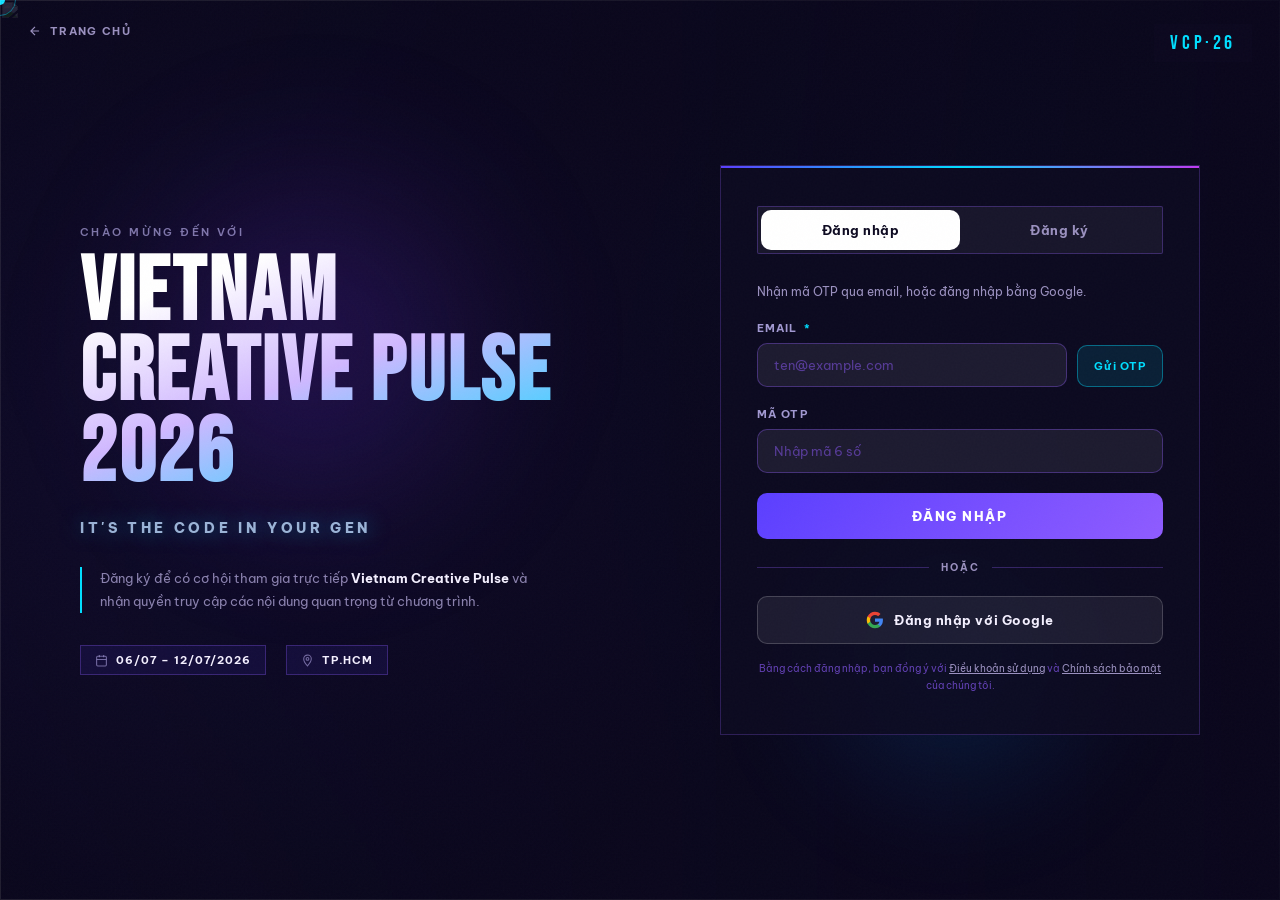
==== commit 3b0d6c23: "ui: remove animation" ====
--- a/register.html
+++ b/register.html
@@ -737,7 +737,7 @@
             <p class="left-slogan">IT'S THE CODE IN YOUR GEN</p>
 
             <p class="left-desc">
-                Đăng ký để có cơ hội tham gia trực tiếp sự kiện
+                Đăng ký để có cơ hội tham gia trực tiếp
                 <strong>Vietnam Creative Pulse</strong> và nhận quyền truy cập các nội dung quan trọng từ chương trình.
             </p>
 
--- a/style.css
+++ b/style.css
@@ -159,38 +159,6 @@
         .fab svg {
             width: 16px;
             height: 16px
-        }
-        
-        .character-jump {
-            position: fixed;
-            left: 22px;
-            bottom: 16px;
-            z-index: 295;
-            width: min(210px, 28vw);
-            aspect-ratio: 3 / 4;
-            pointer-events: none;
-            filter: drop-shadow(0 10px 24px rgba(0, 0, 0, .45));
-        }
-        
-        .character-jump::after {
-            content: '';
-            position: absolute;
-            left: 50%;
-            bottom: 4px;
-            width: 55%;
-            height: 14px;
-            border-radius: 50%;
-            transform: translateX(-50%);
-            background: radial-gradient(ellipse at center, rgba(0, 0, 0, .35) 0%, rgba(0, 0, 0, 0) 72%);
-            opacity: .55;
-        }
-        
-        .character-jump-img {
-            width: 100%;
-            height: 100%;
-            display: block;
-            object-fit: contain;
-            object-position: center bottom;
         }
         /* ══════════════════════════════
    HERO — full-bleed key visual
@@ -1155,10 +1123,4 @@
                 align-items: flex-start;
                 gap: 20px
             }
-            .character-jump {
-                left: 8px;
-                bottom: 78px;
-                width: min(150px, 36vw);
-                opacity: .95;
-            }
         }
